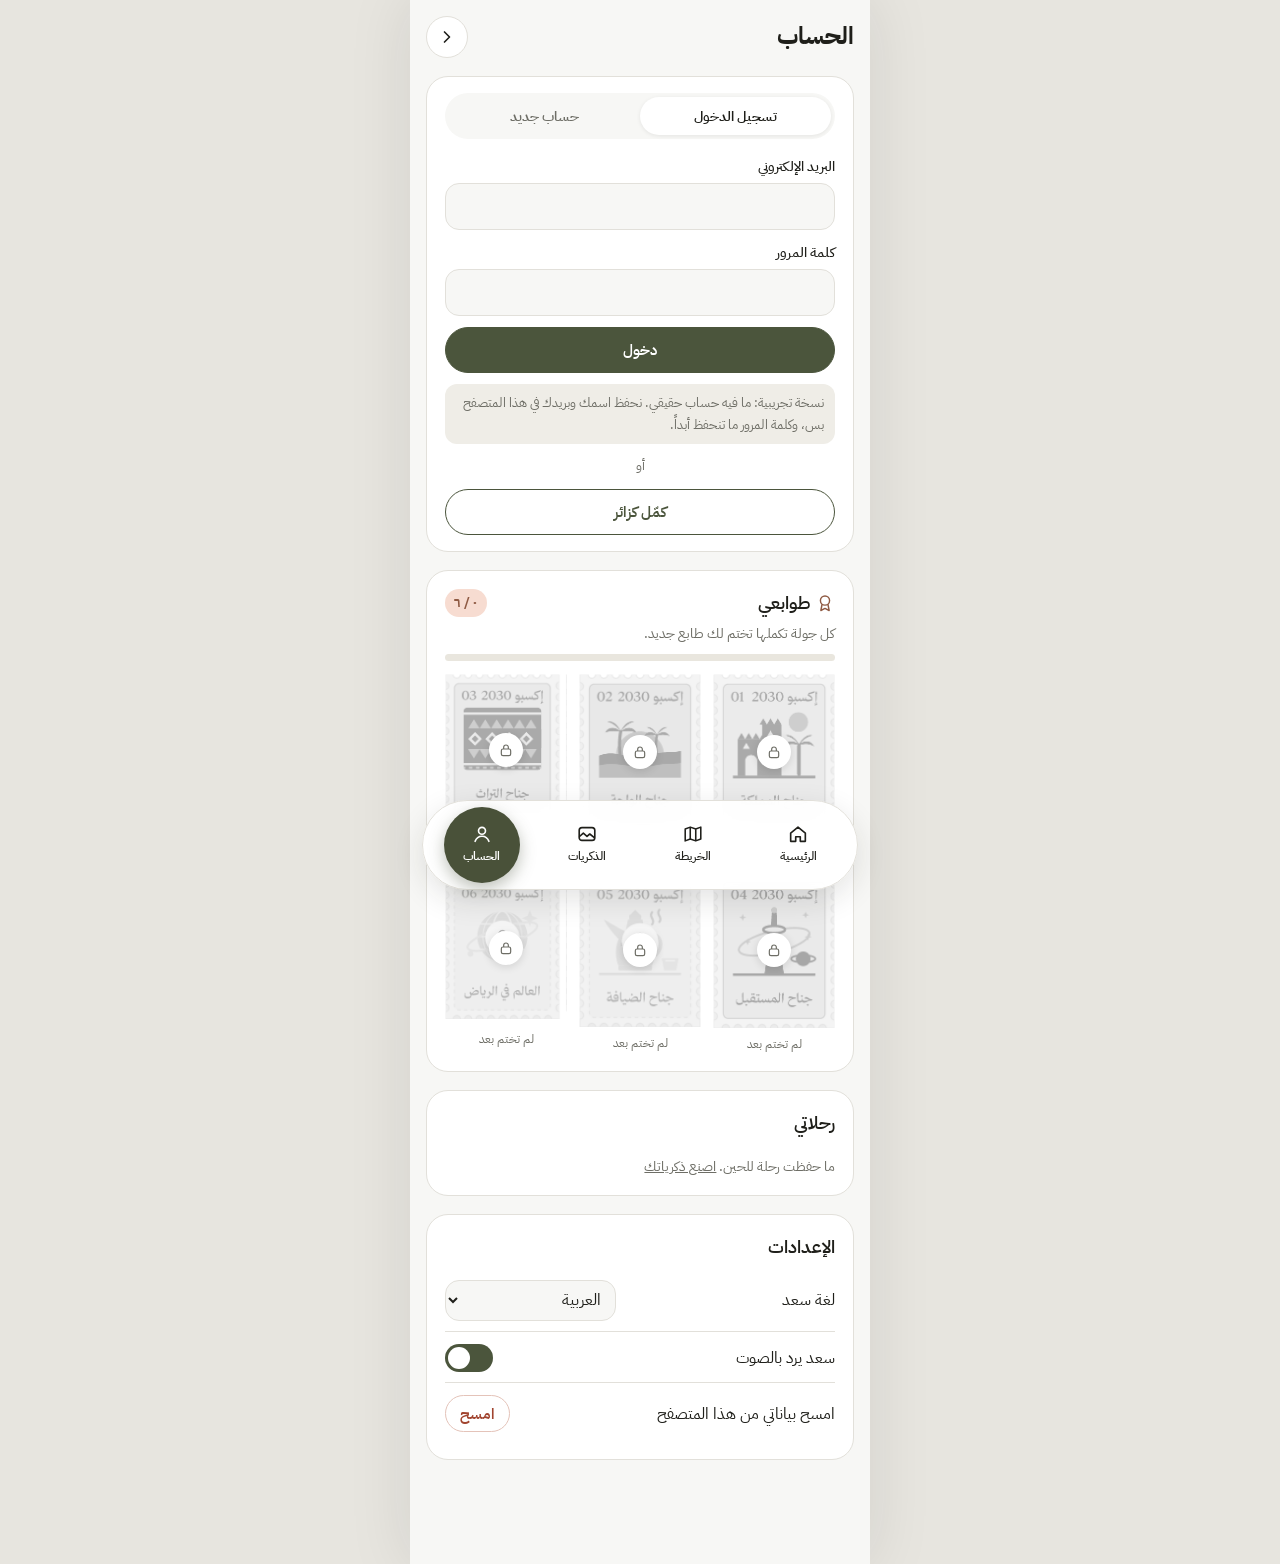
==== web/account.html @ 0a68a200 "Laqya: the team's Figma design, with the tour, Saad and memories working - Onboarding (logo, two sli" ====
<!doctype html>
<html lang="ar" dir="rtl">
<head>
<meta charset="utf-8">
<meta name="viewport" content="width=device-width, initial-scale=1">
<title>لقيا · الحساب</title>
<link rel="preconnect" href="https://fonts.googleapis.com">
<link rel="preconnect" href="https://fonts.gstatic.com" crossorigin>
<link href="https://fonts.googleapis.com/css2?family=IBM+Plex+Sans+Arabic:wght@400;500;600;700&display=swap" rel="stylesheet">
<link rel="stylesheet" href="laqya.css">
<style>
  /* The account is a mockup: nothing leaves this browser, and no password is ever kept */
  .demo { margin: 0; font-size: .8rem; color: var(--soft); background: #EFEDE7; border-radius: 12px; padding: .45rem .7rem; }
  .tabs { display: grid; grid-template-columns: 1fr 1fr; background: var(--bg); border-radius: 999px; padding: 4px; }
  .tabs button { font: 600 .9rem var(--font); border: 0; border-radius: 999px; padding: .5rem; background: none; color: var(--soft); cursor: pointer; }
  .tabs button[aria-selected="true"] { background: var(--card); color: var(--ink); box-shadow: 0 1px 4px rgba(0, 0, 0, .08); }
  form { display: grid; gap: .7rem; }
  label.f { display: grid; gap: .25rem; font-size: .86rem; font-weight: 500; }
  input[type="text"], input[type="email"], input[type="password"], select {
    font: inherit; color: var(--ink); background: var(--bg); border: 1px solid var(--line); border-radius: 14px; padding: .65rem .8rem; width: 100%; }
  input:focus, select:focus { outline: 3px solid var(--focus); outline-offset: 1px; }
  .or { text-align: center; color: var(--soft); font-size: .82rem; margin: 0; }
  .link { background: none; border: 0; color: var(--olive); font: 600 .9rem var(--font); cursor: pointer; padding: .3rem; }

  .profile { display: flex; align-items: center; gap: .9rem; }
  .avatar { width: 64px; height: 64px; border-radius: 50%; display: grid; place-items: center; flex: none;
    background: var(--lilac); color: var(--plum); font-size: 1.6rem; font-weight: 700; }
  .profile b { display: block; font-size: 1.2rem; }
  .profile small { color: var(--soft); }
  .stats { display: grid; grid-template-columns: repeat(3, 1fr); gap: .5rem; text-align: center; }
  .stats div { background: var(--bg); border-radius: 16px; padding: .6rem .3rem; }
  .stats b { display: block; font-size: 1.3rem; color: var(--olive); }
  .stats span { font-size: .78rem; color: var(--soft); }

  /* "طوابعي" (Figma): postage stamps, the ones not stamped yet greyed with a lock */
  .stamps-head { display: flex; align-items: center; justify-content: space-between; gap: .6rem; }
  .stamps-head h2 { display: flex; align-items: center; gap: .35rem; }
  .stamps-head h2 svg { width: 20px; height: 20px; color: var(--terra); }
  .count-pill { background: var(--peach); color: var(--terra); font-weight: 700; font-size: .8rem; border-radius: 999px; padding: .15rem .6rem; }
  .meter { height: 7px; border-radius: 99px; background: #E9E6DE; overflow: hidden; margin: .5rem 0 .2rem; }
  .meter i { display: block; height: 100%; background: #C9A24A; border-radius: inherit; transition: width .6s ease; }
  .stamps { display: grid; grid-template-columns: repeat(3, 1fr); gap: .9rem .7rem; margin-top: .8rem; }
  .stamp { display: grid; justify-items: center; gap: .35rem; text-align: center; font-size: .76rem; color: var(--soft); }
  .stamp .pic { position: relative; width: 100%; }
  .stamp img { width: 100%; height: auto; display: block; }
  .stamp:not(.got) img { filter: grayscale(1) contrast(.85); opacity: .5; }
  .stamp .lock { position: absolute; inset: 0; margin: auto; width: 34px; height: 34px; border-radius: 50%; background: #fff;
    display: grid; place-items: center; box-shadow: 0 2px 8px rgba(0, 0, 0, .12); }
  .stamp .lock svg { width: 16px; height: 16px; color: var(--soft); }
  .stamp.got { color: var(--ink); }

  .trips { display: grid; gap: .5rem; margin-top: .6rem; }
  .trip { display: flex; gap: .75rem; align-items: center; background: var(--bg); border-radius: 16px; padding: .6rem; }
  .trip img { width: 58px; height: 58px; border-radius: 12px; object-fit: cover; flex: none; }
  .trip p { margin: 0; font-size: .85rem; line-height: 1.6; }
  .trip small { color: var(--soft); font-size: .75rem; }
  .empty { margin: .4rem 0 0; color: var(--soft); font-size: .88rem; }

  .settings { display: grid; gap: .1rem; margin-top: .4rem; }
  .set { display: flex; align-items: center; justify-content: space-between; gap: .8rem; padding: .65rem 0; border-bottom: 1px solid var(--line); }
  .set:last-child { border-bottom: 0; }
  .set select { width: auto; max-width: 11rem; padding: .4rem .6rem; }
  .switch { position: relative; width: 48px; height: 28px; flex: none; }
  .switch input { position: absolute; inset: 0; opacity: 0; cursor: pointer; margin: 0; }
  .switch span { position: absolute; inset: 0; border-radius: 999px; background: #D6D3CA; transition: background .2s; pointer-events: none; }
  .switch span::after { content: ""; position: absolute; top: 3px; inset-inline-start: 3px; width: 22px; height: 22px; border-radius: 50%;
    background: #fff; transition: inset-inline-start .2s; }
  .switch input:checked + span { background: var(--olive); }
  .switch input:checked + span::after { inset-inline-start: 23px; }
  .switch input:focus-visible + span { outline: 3px solid var(--focus); outline-offset: 2px; }
  .danger { color: #A1442F; border-color: #E4C3B9; }
</style>
</head>
<body>
<main class="page">
  <header class="app-top">
    <h1 style="font-size:1.5rem">الحساب</h1>
    <a class="round" href="home.html" aria-label="الرئيسية">
      <svg viewBox="0 0 24 24" aria-hidden="true"><path d="M9 6l6 6-6 6" stroke="currentColor" stroke-width="2" fill="none" stroke-linecap="round" stroke-linejoin="round"/></svg></a>
  </header>

  <!-- Signed out: sign in or make an account (a mockup) -->
  <section class="card" id="auth" hidden>
    <div class="tabs" role="tablist">
      <button type="button" role="tab" id="tabIn" aria-selected="true">تسجيل الدخول</button>
      <button type="button" role="tab" id="tabUp" aria-selected="false">حساب جديد</button>
    </div>
    <form id="authForm" style="margin-top:1rem" novalidate>
      <label class="f" id="nameRow" hidden>الاسم<input type="text" id="name" autocomplete="name" maxlength="30"></label>
      <label class="f">البريد الإلكتروني<input type="email" id="email" autocomplete="email" dir="ltr" required></label>
      <label class="f">كلمة المرور<input type="password" id="password" autocomplete="current-password" dir="ltr"></label>
      <button class="btn primary block" type="submit" id="authBtn">دخول</button>
      <p class="demo">نسخة تجريبية: ما فيه حساب حقيقي. نحفظ اسمك وبريدك في هذا المتصفح بس، وكلمة المرور ما تنحفظ أبداً.</p>
      <p class="or">أو</p>
      <button class="btn block" type="button" id="guestBtn">كمّل كزائر</button>
    </form>
  </section>

  <!-- Signed in -->
  <section class="card" id="me" hidden>
    <div class="profile">
      <span class="avatar" id="avatar" aria-hidden="true"></span>
      <div><b id="meName"></b><small id="meEmail"></small></div>
    </div>
    <div class="stats" style="margin-top:.9rem">
      <div><b id="statStops">٠</b><span>محطة زرتها</span></div>
      <div><b id="statStamps">٠</b><span>طابع</span></div>
      <div><b id="statTrips">٠</b><span>رحلة محفوظة</span></div>
    </div>
  </section>

  <section class="card">
    <div class="stamps-head">
      <h2><svg viewBox="0 0 24 24" aria-hidden="true"><circle cx="12" cy="9" r="5.5" stroke="currentColor" stroke-width="1.7" fill="none"/><path d="M8.5 13.5L7 21l5-2.5 5 2.5-1.5-7.5" stroke="currentColor" stroke-width="1.7" fill="none" stroke-linejoin="round"/></svg>طوابعي</h2>
      <span class="count-pill" id="stampCount"></span>
    </div>
    <p class="lead" style="font-size:.86rem;margin-top:.2rem">كل جولة تكملها تختم لك طابع جديد.</p>
    <div class="meter" aria-hidden="true"><i id="stampMeter" style="width:0"></i></div>
    <div class="stamps" id="stamps"></div>
  </section>

  <section class="card">
    <h2>رحلاتي</h2>
    <div class="trips" id="trips"></div>
  </section>

  <section class="card">
    <h2>الإعدادات</h2>
    <div class="settings">
      <div class="set"><label for="langPick">لغة سعد</label><select id="langPick"></select></div>
      <div class="set"><span id="replyLabel">سعد يرد بالصوت</span>
        <label class="switch"><input type="checkbox" id="replyVoice" aria-labelledby="replyLabel"><span></span></label></div>
      <div class="set"><span>امسح بياناتي من هذا المتصفح</span><button class="btn danger" type="button" id="wipeBtn" style="padding:.4rem .9rem">امسح</button></div>
    </div>
    <button class="link" type="button" id="outBtn" hidden style="margin-top:.4rem">تسجيل الخروج</button>
  </section>
</main>
<nav class="tabbar" data-current="account"></nav>
<script type="module" src="laqya-nav.js"></script>
<script type="module">
import { LANGUAGES, savedLang, rememberLang } from './languages.js';
import { STAMPS, earned, stampDate } from './stamps.js';

const $ = (id) => document.getElementById(id);
const ar = (n) => Number(n).toLocaleString('ar-SA');
const read = (k, d) => { try { return JSON.parse(localStorage.getItem(k)) ?? d; } catch { return d; } };
const write = (k, v) => { try { localStorage.setItem(k, JSON.stringify(v)); } catch {} };
let signUp = false;
const params = new URLSearchParams(location.search);
const next = params.get('next') === 'home';   // came from the onboarding's welcome: back home once signed in

// ---------- signing in (a mockup) ----------
function setTab(up) {
  signUp = up;
  $('tabIn').setAttribute('aria-selected', String(!up));
  $('tabUp').setAttribute('aria-selected', String(up));
  $('nameRow').hidden = !up;
  $('authBtn').textContent = up ? 'أنشئ حسابي' : 'دخول';
  $('password').autocomplete = up ? 'new-password' : 'current-password';
}
$('tabIn').addEventListener('click', () => setTab(false));
$('tabUp').addEventListener('click', () => setTab(true));
$('authForm').addEventListener('submit', (e) => {
  e.preventDefault();
  const email = $('email').value.trim();
  if (!/^\S+@\S+\.\S+$/.test(email)) { $('email').focus(); $('email').setCustomValidity('اكتب بريد صحيح'); $('email').reportValidity(); return; }
  const name = (signUp && $('name').value.trim()) || email.split('@')[0];
  $('password').value = '';   // never kept
  write('laqya-user', { name, email });
  if (next) return location.replace('home.html');
  draw();
});
$('email').addEventListener('input', () => $('email').setCustomValidity(''));
$('guestBtn').addEventListener('click', () => { write('laqya-user', { name: 'زائر', guest: true }); if (next) return location.replace('home.html'); draw(); });
$('outBtn').addEventListener('click', () => { try { localStorage.removeItem('laqya-user'); } catch {} draw(); });
$('wipeBtn').addEventListener('click', () => {
  if (!confirm('نمسح حسابك وطوابعك ورحلاتك المحفوظة من هذا المتصفح؟')) return;
  try { ['laqya-user', 'laqya-stop', 'laqya-asked', 'laqya-memories', 'laqya-stamps'].forEach((k) => localStorage.removeItem(k)); } catch {}
  draw();
});

// ---------- settings: the same ones the tour reads ----------
$('langPick').replaceChildren(...LANGUAGES.map((l) => new Option(l.name, l.code)));
$('langPick').value = savedLang() || 'ar';
$('langPick').addEventListener('change', () => { rememberLang($('langPick').value); draw(); });
try { $('replyVoice').checked = localStorage.getItem('expo-reply') !== 'text'; } catch {}
$('replyVoice').addEventListener('change', () => { try { localStorage.setItem('expo-reply', $('replyVoice').checked ? 'voice' : 'text'); } catch {} });

// ---------- the passport, the trips, the profile ----------
function draw() {
  const user = read('laqya-user', null);
  const stop = read('laqya-stop', null);
  const trips = read('laqya-memories', []);
  const reached = stop ? Math.max(stop.max || 0, stop.n || 0) : 0;

  // the passport: a pavilion is stamped when its tour is finished (tour.js)
  const mine = earned();
  const LOCK = '<svg viewBox="0 0 24 24"><rect x="5" y="10.5" width="14" height="10" rx="2.5" stroke="currentColor" stroke-width="1.8" fill="none"/><path d="M8.5 10.5V8a3.5 3.5 0 017 0v2.5" stroke="currentColor" stroke-width="1.8" fill="none"/></svg>';
  $('stamps').replaceChildren(...STAMPS.map((s) => {
    const d = document.createElement('div');
    const at = mine[s.id];
    d.className = 'stamp' + (at ? ' got' : '');
    d.innerHTML = `<span class="pic"><img src="${s.img}" alt="طابع ${s.name}">${at ? '' : `<span class="lock" aria-hidden="true">${LOCK}</span>`}</span>`
      + `<span>${at ? stampDate(at) : 'لم تختم بعد'}</span>`;
    return d;
  }));
  const got = STAMPS.filter((s) => mine[s.id]).length;
  $('stampCount').textContent = `${ar(got)} / ${ar(STAMPS.length)}`;
  $('stampMeter').style.width = `${(got / STAMPS.length) * 100}%`;

  $('trips').replaceChildren(...(trips.length ? trips.map((t) => {
    const d = document.createElement('div');
    d.className = 'trip';
    const when = new Date(t.at).toLocaleDateString('ar-SA', { day: 'numeric', month: 'long' });
    const voice = { mine: 'بصوتك', saad: 'بصوت سعد', none: 'بدون صوت' }[t.voice] || '';
    d.innerHTML = '<img src="img/arches.jpg" alt=""><div><p></p><small></small></div>';
    d.querySelector('p').textContent = t.story || 'رحلة بدون قصة';
    d.querySelector('small').textContent = `${when} · ${voice} · ${ar(t.seconds || 0)} ثانية`;
    return d;
  }) : [Object.assign(document.createElement('p'), { className: 'empty', innerHTML: 'ما حفظت رحلة للحين. <a href="memory.html">اصنع ذكرياتك</a>' })]));

  $('auth').hidden = !!user;
  $('me').hidden = !user;
  $('outBtn').hidden = !user;
  if (user) {
    $('avatar').textContent = (user.name || '؟')[0];
    $('meName').textContent = user.name;
    $('meEmail').textContent = user.guest ? 'زائر' : user.email;
    $('statStops').textContent = ar(reached);
    $('statStamps').textContent = ar(got);
    $('statTrips').textContent = ar(trips.length);
  }
}
if (params.get('signup')) setTab(true);
draw();
</script>
</body>
</html>
---- web/laqya.css ----
/* Lqya (لقيا): the app's own pages (home, map, account), from the team's Figma.
   Warm off-white, white cards, olive for actions, plum and lilac for memories, peach and terracotta for the Expo. */
:root {
  --bg: #F7F7F5; --card: #FFFFFF; --olive: #4B553C; --olive-nav: #495139; --plum: #624C61; --lilac: #EEE2EC;
  --peach: #F7DCD1; --terra: #8F5A43; --ink: #1F1F1A; --soft: #6E6E66; --line: #E2E0DA; --focus: #D9A23A;
  --font: "IBM Plex Sans Arabic", "Segoe UI", Tahoma, system-ui, sans-serif;
}
* { box-sizing: border-box; }
[hidden] { display: none !important; }
body { margin: 0; background: var(--bg); color: var(--ink); font: 400 1rem/1.75 var(--font); }
a { color: inherit; }
a:focus-visible, button:focus-visible { outline: 3px solid var(--focus); outline-offset: 2px; }
.page { max-width: 640px; margin: 0 auto; padding: 1rem 16px calc(6.5rem + env(safe-area-inset-bottom, 0px)); display: grid; gap: 1.1rem; }

.app-top { display: flex; align-items: center; justify-content: space-between; gap: .75rem; }
.brand { font-size: 1.5rem; font-weight: 700; color: var(--olive); letter-spacing: 0; text-decoration: none; }
.round { width: 42px; height: 42px; border-radius: 50%; display: grid; place-items: center; flex: none;
  background: var(--card); border: 1px solid var(--line); color: var(--ink); cursor: pointer; text-decoration: none; padding: 0; }
.round svg { width: 20px; height: 20px; }
h1 { margin: 0; font-size: clamp(1.6rem, 6vw, 2rem); font-weight: 700; line-height: 1.4; text-wrap: balance; }
h2 { margin: 0; font-size: 1.15rem; font-weight: 600; }
.lead { margin: 0; color: var(--soft); }
.card { background: var(--card); border: 1px solid var(--line); border-radius: 22px; padding: 1rem 1.1rem; }

.btn { font: 600 .95rem var(--font); border-radius: 999px; padding: .7rem 1.2rem; cursor: pointer; text-decoration: none;
  border: 1.5px solid var(--olive); background: transparent; color: var(--olive); display: inline-flex; align-items: center;
  justify-content: center; gap: .4rem; }
.btn.primary { background: var(--olive); color: #fff; }
.btn.block { display: flex; width: 100%; }
.btn:disabled, .btn[aria-disabled="true"] { opacity: .45; cursor: default; }
.tag { display: inline-block; font-size: .75rem; font-weight: 600; border-radius: 999px; padding: .1rem .6rem; }
.tag.open { background: #E5E9DC; color: var(--olive); }
.tag.soon { background: #EFEDE7; color: var(--soft); }

/* bottom navigation (home, map, memories, account): a floating white pill, the current tab in an olive circle */
.tabbar { position: fixed; z-index: 20; inset-inline: 12px; bottom: calc(10px + env(safe-area-inset-bottom, 0px)); max-width: 520px; margin: 0 auto;
  background: rgba(255, 255, 255, .94); border: 1px solid var(--line); border-radius: 999px; padding: 6px;
  box-shadow: 0 10px 30px rgba(31, 31, 26, .12); -webkit-backdrop-filter: blur(12px); backdrop-filter: blur(12px); }
.tabbar ul { list-style: none; margin: 0; padding: 0; display: grid; grid-template-columns: repeat(4, 1fr); align-items: center; }
.tabbar a { display: grid; justify-items: center; gap: 1px; text-decoration: none; color: var(--ink); font-size: .74rem;
  font-weight: 500; padding: .45rem 0; border-radius: 999px; }
.tabbar svg { width: 22px; height: 22px; }
.tabbar .pip { display: grid; place-items: center; }
.tabbar a[aria-current="page"] { background: var(--olive-nav); color: #fff; font-weight: 600; aspect-ratio: 1; width: min(76px, 100%);
  margin: 0 auto; align-content: center; box-shadow: 0 6px 16px rgba(73, 81, 57, .35); }

/* Wider screens: the app is designed for a phone, so it shows as one phone-wide column in the middle
   (the 3D tour shows in the same column through frame.html). Fixed parts (screens, map, nav bar) line up with the column. */
@media (min-width: 600px) {
  :root { --col: 460px; --col-edge: calc(50% - var(--col) / 2); }
  html { background: #E7E5DF; }
  body { max-width: var(--col); margin: 0 auto; min-height: 100vh; box-shadow: 0 0 60px rgba(31, 31, 26, .10); }
  .tabbar { left: calc(var(--col-edge) + 12px); right: calc(var(--col-edge) + 12px); max-width: none; }
  .screen, .stage { left: var(--col-edge) !important; right: var(--col-edge) !important; }
  .city { width: var(--col) !important; }
  .search, .sheet { left: calc(var(--col-edge) + 12px) !important; right: calc(var(--col-edge) + 12px) !important; max-width: none !important; }
  .toast { left: 50%; }
}
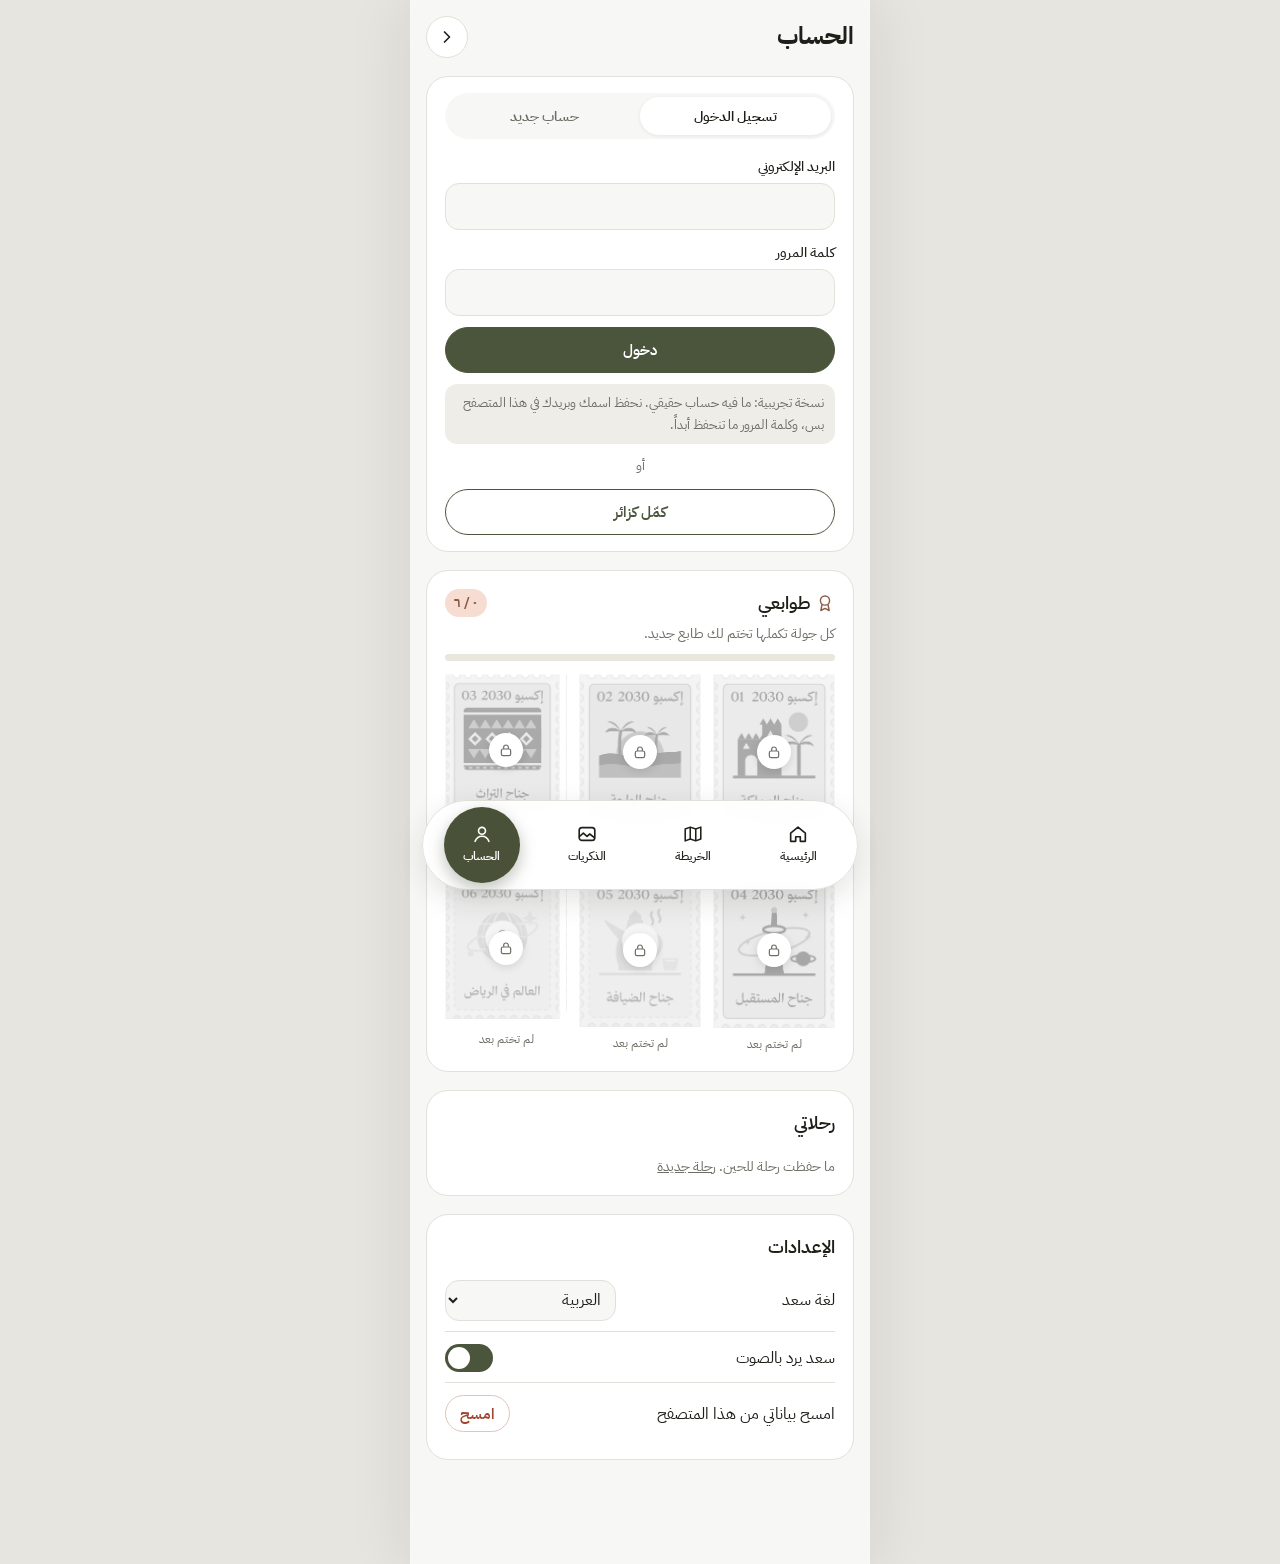
==== commit 67a7f459: "Memories: "رحلاتك المحفوظة" from the Figma, with the saved films kept in the browser - memories.html" ====
--- a/web/account.html
+++ b/web/account.html
@@ -50,7 +50,7 @@
   .stamp.got { color: var(--ink); }
 
   .trips { display: grid; gap: .5rem; margin-top: .6rem; }
-  .trip { display: flex; gap: .75rem; align-items: center; background: var(--bg); border-radius: 16px; padding: .6rem; }
+  .trip { text-decoration: none; color: inherit; display: flex; gap: .75rem; align-items: center; background: var(--bg); border-radius: 16px; padding: .6rem; }
   .trip img { width: 58px; height: 58px; border-radius: 12px; object-fit: cover; flex: none; }
   .trip p { margin: 0; font-size: .85rem; line-height: 1.6; }
   .trip small { color: var(--soft); font-size: .75rem; }
@@ -140,6 +140,7 @@
 <script type="module">
 import { LANGUAGES, savedLang, rememberLang } from './languages.js';
 import { STAMPS, earned, stampDate } from './stamps.js';
+import * as trips from './trips.js';
 
 const $ = (id) => document.getElementById(id);
 const ar = (n) => Number(n).toLocaleString('ar-SA');
@@ -175,7 +176,8 @@
 $('outBtn').addEventListener('click', () => { try { localStorage.removeItem('laqya-user'); } catch {} draw(); });
 $('wipeBtn').addEventListener('click', () => {
   if (!confirm('نمسح حسابك وطوابعك ورحلاتك المحفوظة من هذا المتصفح؟')) return;
-  try { ['laqya-user', 'laqya-stop', 'laqya-asked', 'laqya-memories', 'laqya-stamps'].forEach((k) => localStorage.removeItem(k)); } catch {}
+  try { ['laqya-user', 'laqya-stop', 'laqya-asked', 'laqya-stamps'].forEach((k) => localStorage.removeItem(k)); } catch {}
+  trips.clear();   // the saved trips and their films
   draw();
 });
 
@@ -190,7 +192,7 @@
 function draw() {
   const user = read('laqya-user', null);
   const stop = read('laqya-stop', null);
-  const trips = read('laqya-memories', []);
+  const saved = trips.list();
   const reached = stop ? Math.max(stop.max || 0, stop.n || 0) : 0;
 
   // the passport: a pavilion is stamped when its tour is finished (tour.js)
@@ -208,16 +210,18 @@
   $('stampCount').textContent = `${ar(got)} / ${ar(STAMPS.length)}`;
   $('stampMeter').style.width = `${(got / STAMPS.length) * 100}%`;
 
-  $('trips').replaceChildren(...(trips.length ? trips.map((t) => {
-    const d = document.createElement('div');
+  $('trips').replaceChildren(...(saved.length ? saved.slice(0, 3).map((t) => {
+    const d = document.createElement('a');
     d.className = 'trip';
+    d.href = 'memories.html';
     const when = new Date(t.at).toLocaleDateString('ar-SA', { day: 'numeric', month: 'long' });
     const voice = { mine: 'بصوتك', saad: 'بصوت سعد', none: 'بدون صوت' }[t.voice] || '';
-    d.innerHTML = '<img src="img/arches.jpg" alt=""><div><p></p><small></small></div>';
-    d.querySelector('p').textContent = t.story || 'رحلة بدون قصة';
+    d.innerHTML = '<img alt=""><div><p></p><small></small></div>';
+    d.querySelector('img').src = t.thumb || 'img/arches.jpg';
+    d.querySelector('p').textContent = t.title || t.story || 'رحلتي';
     d.querySelector('small').textContent = `${when} · ${voice} · ${ar(t.seconds || 0)} ثانية`;
     return d;
-  }) : [Object.assign(document.createElement('p'), { className: 'empty', innerHTML: 'ما حفظت رحلة للحين. <a href="memory.html">اصنع ذكرياتك</a>' })]));
+  }) : [Object.assign(document.createElement('p'), { className: 'empty', innerHTML: 'ما حفظت رحلة للحين. <a href="memory.html">رحلة جديدة</a>' })]));
 
   $('auth').hidden = !!user;
   $('me').hidden = !user;
@@ -228,7 +232,7 @@
     $('meEmail').textContent = user.guest ? 'زائر' : user.email;
     $('statStops').textContent = ar(reached);
     $('statStamps').textContent = ar(got);
-    $('statTrips').textContent = ar(trips.length);
+    $('statTrips').textContent = ar(saved.length);
   }
 }
 if (params.get('signup')) setTab(true);
